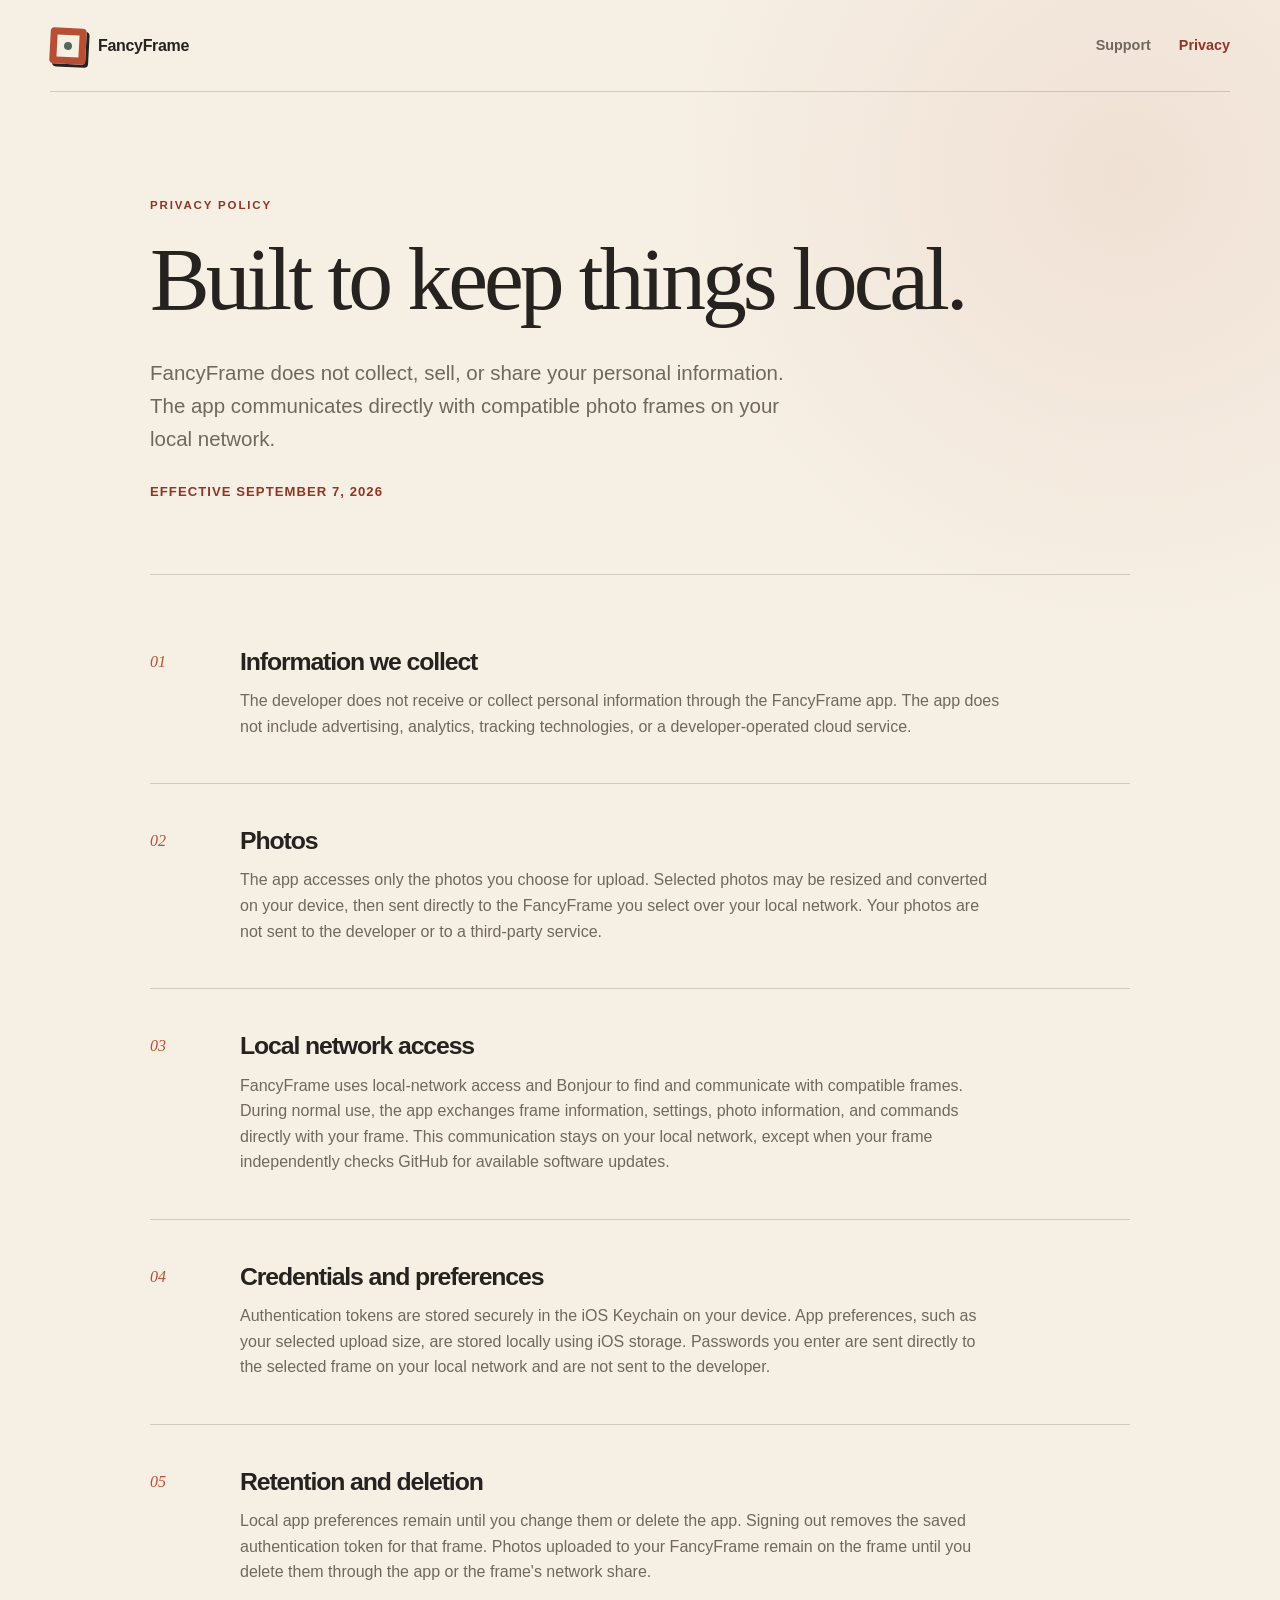
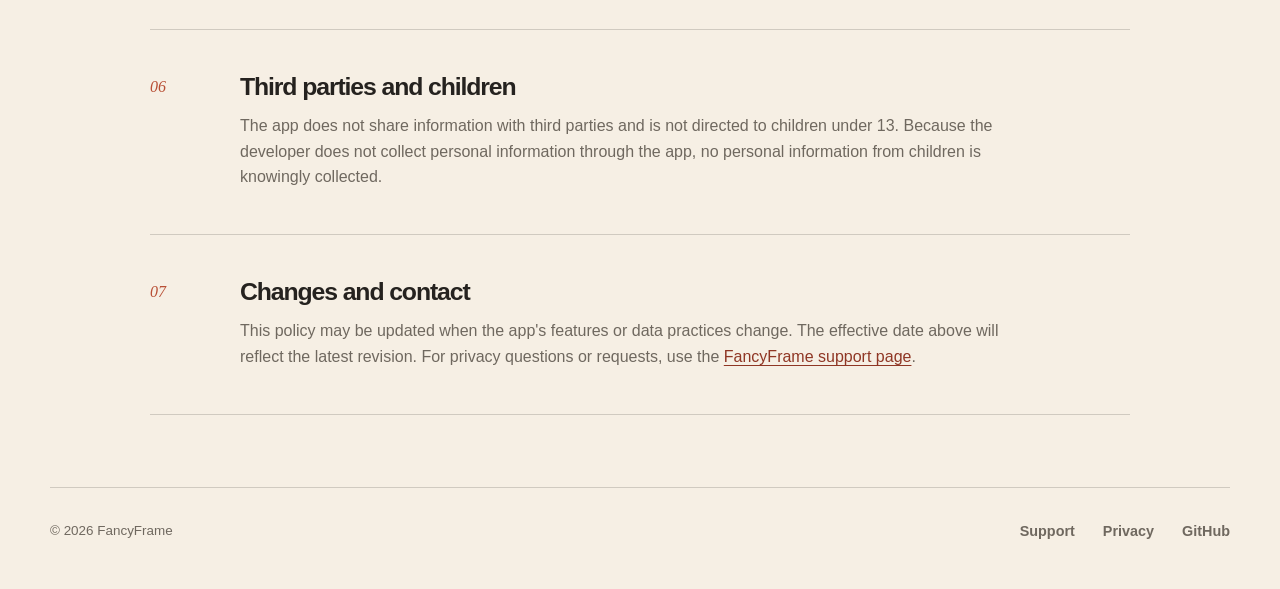
==== docs/privacy/index.html @ c78c34d2 "Add FancyFrame support and privacy site" ====
<!doctype html>
<html lang="en">
<head>
  <meta charset="utf-8">
  <meta name="viewport" content="width=device-width, initial-scale=1">
  <meta name="theme-color" content="#f6efe4">
  <meta name="description" content="Privacy policy for the FancyFrame iPhone and iPad app.">
  <meta property="og:title" content="Privacy Policy · FancyFrame">
  <meta property="og:description" content="Learn how the FancyFrame app handles photos, credentials, and local-network data.">
  <meta property="og:type" content="website">
  <meta property="og:url" content="https://tightwadtony.github.io/fancy-frame/privacy/">
  <meta property="og:image" content="https://tightwadtony.github.io/fancy-frame/assets/og.png">
  <meta property="og:image:width" content="1200">
  <meta property="og:image:height" content="630">
  <meta name="twitter:card" content="summary_large_image">
  <meta name="twitter:title" content="Privacy Policy · FancyFrame">
  <meta name="twitter:description" content="Learn how the FancyFrame app handles photos, credentials, and local-network data.">
  <meta name="twitter:image" content="https://tightwadtony.github.io/fancy-frame/assets/og.png">
  <title>Privacy Policy · FancyFrame</title>
  <link rel="stylesheet" href="../assets/styles.css">
</head>
<body>
  <header class="site-header">
    <a class="brand" href="../" aria-label="FancyFrame support home">
      <span class="brand-mark" aria-hidden="true"><span></span></span>
      <span>FancyFrame</span>
    </a>
    <nav aria-label="Main navigation">
      <a href="../support/">Support</a>
      <a href="./" aria-current="page">Privacy</a>
    </nav>
  </header>

  <main class="article-page policy">
    <section class="article-hero">
      <span class="eyebrow">Privacy policy</span>
      <h1>Built to keep things local.</h1>
      <p class="lede">FancyFrame does not collect, sell, or share your personal information. The app communicates directly with compatible photo frames on your local network.</p>
      <p class="effective">Effective September 7, 2026</p>
    </section>

    <section class="policy-content">
      <article>
        <span class="policy-number">01</span>
        <div><h2>Information we collect</h2><p>The developer does not receive or collect personal information through the FancyFrame app. The app does not include advertising, analytics, tracking technologies, or a developer-operated cloud service.</p></div>
      </article>
      <article>
        <span class="policy-number">02</span>
        <div><h2>Photos</h2><p>The app accesses only the photos you choose for upload. Selected photos may be resized and converted on your device, then sent directly to the FancyFrame you select over your local network. Your photos are not sent to the developer or to a third-party service.</p></div>
      </article>
      <article>
        <span class="policy-number">03</span>
        <div><h2>Local network access</h2><p>FancyFrame uses local-network access and Bonjour to find and communicate with compatible frames. During normal use, the app exchanges frame information, settings, photo information, and commands directly with your frame. This communication stays on your local network, except when your frame independently checks GitHub for available software updates.</p></div>
      </article>
      <article>
        <span class="policy-number">04</span>
        <div><h2>Credentials and preferences</h2><p>Authentication tokens are stored securely in the iOS Keychain on your device. App preferences, such as your selected upload size, are stored locally using iOS storage. Passwords you enter are sent directly to the selected frame on your local network and are not sent to the developer.</p></div>
      </article>
      <article>
        <span class="policy-number">05</span>
        <div><h2>Retention and deletion</h2><p>Local app preferences remain until you change them or delete the app. Signing out removes the saved authentication token for that frame. Photos uploaded to your FancyFrame remain on the frame until you delete them through the app or the frame's network share.</p></div>
      </article>
      <article>
        <span class="policy-number">06</span>
        <div><h2>Third parties and children</h2><p>The app does not share information with third parties and is not directed to children under 13. Because the developer does not collect personal information through the app, no personal information from children is knowingly collected.</p></div>
      </article>
      <article>
        <span class="policy-number">07</span>
        <div><h2>Changes and contact</h2><p>This policy may be updated when the app's features or data practices change. The effective date above will reflect the latest revision. For privacy questions or requests, use the <a href="../support/">FancyFrame support page</a>.</p></div>
      </article>
    </section>
  </main>

  <footer>
    <span>© 2026 FancyFrame</span>
    <div><a href="../support/">Support</a><a href="./">Privacy</a><a href="https://github.com/TightwadTony/fancy-frame">GitHub</a></div>
  </footer>
</body>
</html>
---- docs/assets/styles.css ----
:root {
  --ink: #25221f;
  --muted: #6f685f;
  --paper: #f6efe4;
  --paper-deep: #eadfce;
  --cream: #fffaf1;
  --terracotta: #b84f35;
  --terracotta-dark: #8f3624;
  --sage: #53695a;
  --line: rgba(37, 34, 31, .18);
  --shadow: 0 20px 60px rgba(65, 48, 35, .12);
}

* { box-sizing: border-box; }

html { scroll-behavior: smooth; }

body {
  margin: 0;
  color: var(--ink);
  background:
    radial-gradient(circle at 88% 8%, rgba(184, 79, 53, .09), transparent 28rem),
    var(--paper);
  font-family: Inter, ui-sans-serif, -apple-system, BlinkMacSystemFont, "Segoe UI", sans-serif;
  line-height: 1.6;
  -webkit-font-smoothing: antialiased;
}

a { color: inherit; }

.site-header,
main,
footer {
  width: min(1180px, calc(100% - 48px));
  margin-inline: auto;
}

.site-header {
  min-height: 92px;
  display: flex;
  align-items: center;
  justify-content: space-between;
  border-bottom: 1px solid var(--line);
}

.brand {
  display: inline-flex;
  align-items: center;
  gap: 12px;
  font-size: 1rem;
  font-weight: 750;
  letter-spacing: -.02em;
  text-decoration: none;
}

.brand-mark {
  width: 36px;
  height: 36px;
  display: grid;
  place-items: center;
  border: 7px solid var(--terracotta);
  border-radius: 4px;
  transform: rotate(3deg);
  box-shadow: 3px 3px 0 var(--ink);
}

.brand-mark span {
  width: 8px;
  height: 8px;
  border-radius: 50%;
  background: var(--sage);
}

nav, footer div { display: flex; gap: 28px; }

nav a,
footer a {
  color: var(--muted);
  font-size: .9rem;
  font-weight: 650;
  text-decoration: none;
}

nav a:hover,
nav a[aria-current="page"],
footer a:hover { color: var(--terracotta-dark); }

.hero {
  padding: 118px 0 112px;
  max-width: 920px;
}

.eyebrow {
  display: block;
  margin-bottom: 18px;
  color: var(--terracotta-dark);
  font-size: .72rem;
  font-weight: 800;
  letter-spacing: .16em;
  text-transform: uppercase;
}

h1, h2 { margin: 0; line-height: 1.06; letter-spacing: -.045em; }

h1 {
  max-width: 900px;
  font-family: Georgia, "Times New Roman", serif;
  font-size: clamp(3.4rem, 8vw, 7.4rem);
  font-weight: 400;
}

h1 em { color: var(--terracotta); font-weight: 400; }

h2 { font-size: clamp(1.45rem, 2.5vw, 2.2rem); }

.hero-copy,
.article-hero > p {
  max-width: 670px;
  margin: 30px 0 0;
  color: var(--muted);
  font-size: clamp(1.05rem, 2vw, 1.28rem);
}

.actions { display: flex; flex-wrap: wrap; gap: 12px; margin-top: 38px; }

.button {
  display: inline-flex;
  align-items: center;
  justify-content: center;
  min-height: 50px;
  padding: 12px 22px;
  border: 1px solid var(--ink);
  border-radius: 999px;
  font-size: .92rem;
  font-weight: 750;
  text-decoration: none;
  transition: transform .18s ease, box-shadow .18s ease, background .18s ease;
}

.button:hover { transform: translateY(-2px); box-shadow: 0 8px 20px rgba(37, 34, 31, .13); }
.button.primary { border-color: var(--terracotta); color: white; background: var(--terracotta); }
.button.primary:hover { background: var(--terracotta-dark); }
.button.secondary { background: transparent; }

.feature-grid {
  display: grid;
  grid-template-columns: repeat(3, 1fr);
  border-top: 1px solid var(--line);
  border-bottom: 1px solid var(--line);
}

.feature-grid article { min-height: 280px; padding: 38px 34px 42px 0; }
.feature-grid article + article { padding-left: 34px; border-left: 1px solid var(--line); }
.number, .policy-number { color: var(--terracotta); font-family: Georgia, serif; font-style: italic; }
.feature-grid h2 { margin-top: 56px; font-size: 1.5rem; }
.feature-grid p { margin-bottom: 0; color: var(--muted); }

.privacy-note,
.callout {
  margin: 96px 0;
  padding: 54px;
  display: grid;
  grid-template-columns: 1fr 1fr;
  align-items: end;
  gap: 60px;
  color: var(--cream);
  background: var(--sage);
  border-radius: 4px;
  box-shadow: var(--shadow);
}

.privacy-note .eyebrow,
.callout .eyebrow { color: #eec2ab; }
.privacy-note p { margin: 0; color: rgba(255, 250, 241, .78); font-size: 1.08rem; }

.article-page { max-width: 980px; }
.article-hero { padding: 104px 0 84px; border-bottom: 1px solid var(--line); }
.article-hero h1 { font-size: clamp(3.3rem, 7vw, 6.6rem); }
.article-hero .button { margin-top: 36px; }
.article-hero .fine-print { max-width: 620px; margin-top: 18px; font-size: .82rem; }
.article-hero .effective { margin-top: 25px; color: var(--terracotta-dark); font-size: .82rem; font-weight: 750; text-transform: uppercase; letter-spacing: .08em; }

.faq { padding: 88px 0 20px; }
.section-heading { margin-bottom: 42px; }
.faq details { border-top: 1px solid var(--line); }
.faq details:last-child { border-bottom: 1px solid var(--line); }
.faq summary {
  padding: 27px 44px 27px 0;
  position: relative;
  cursor: pointer;
  list-style: none;
  font-size: 1.12rem;
  font-weight: 750;
}
.faq summary::-webkit-details-marker { display: none; }
.faq summary::after { content: "+"; position: absolute; right: 8px; color: var(--terracotta); font-size: 1.5rem; font-weight: 400; }
.faq details[open] summary::after { content: "−"; }
.faq details div { max-width: 760px; padding: 0 42px 22px 0; color: var(--muted); }
.faq details p { margin-top: 0; }

.callout { margin-top: 88px; }
.text-link { color: var(--cream); font-weight: 750; text-align: right; text-underline-offset: 5px; }

.policy .article-hero { padding-bottom: 72px; }
.policy-content { padding: 30px 0 72px; }
.policy-content article {
  display: grid;
  grid-template-columns: 70px 1fr;
  gap: 20px;
  padding: 44px 0;
  border-bottom: 1px solid var(--line);
}
.policy-content h2 { font-size: 1.55rem; }
.policy-content p { max-width: 760px; margin: 13px 0 0; color: var(--muted); }
.policy-content a { color: var(--terracotta-dark); text-underline-offset: 3px; }

footer {
  padding: 32px 0 46px;
  display: flex;
  justify-content: space-between;
  border-top: 1px solid var(--line);
  color: var(--muted);
  font-size: .84rem;
}

@media (max-width: 720px) {
  .site-header, main, footer { width: min(100% - 32px, 1180px); }
  .site-header { min-height: 76px; }
  nav { gap: 18px; }
  .hero { padding: 82px 0 76px; }
  .hero h1 { font-size: clamp(3rem, 15vw, 5.2rem); }
  .feature-grid { grid-template-columns: 1fr; }
  .feature-grid article { min-height: auto; padding: 32px 0; }
  .feature-grid article + article { padding-left: 0; border-left: 0; border-top: 1px solid var(--line); }
  .feature-grid h2 { margin-top: 28px; }
  .privacy-note, .callout { margin: 64px 0; padding: 36px 28px; grid-template-columns: 1fr; gap: 30px; }
  .article-hero { padding: 76px 0 60px; }
  .article-hero h1 { font-size: clamp(3rem, 15vw, 5rem); }
  .faq { padding-top: 64px; }
  .text-link { text-align: left; }
  .policy-content article { grid-template-columns: 42px 1fr; gap: 8px; padding: 34px 0; }
  footer { align-items: flex-start; gap: 26px; }
  footer div { flex-direction: column; gap: 8px; }
}

@media (prefers-reduced-motion: reduce) {
  html { scroll-behavior: auto; }
  .button { transition: none; }
}
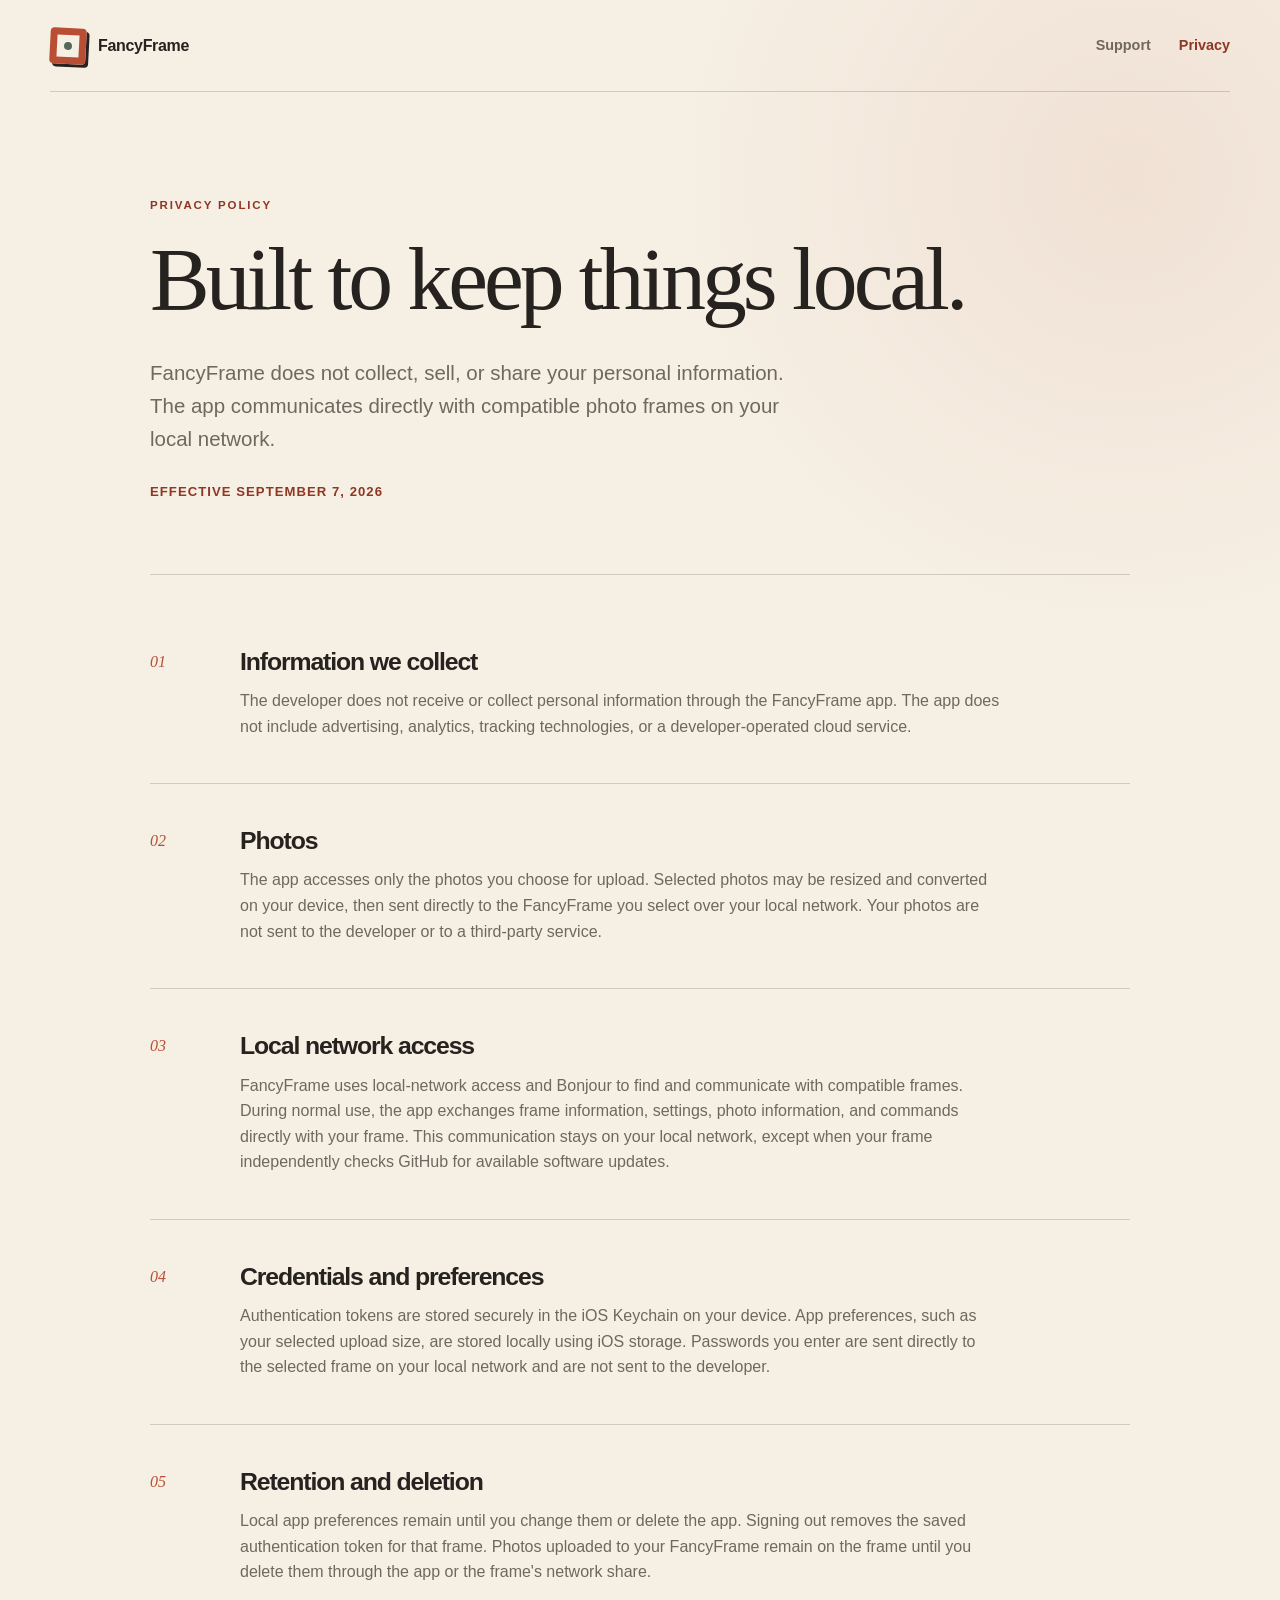
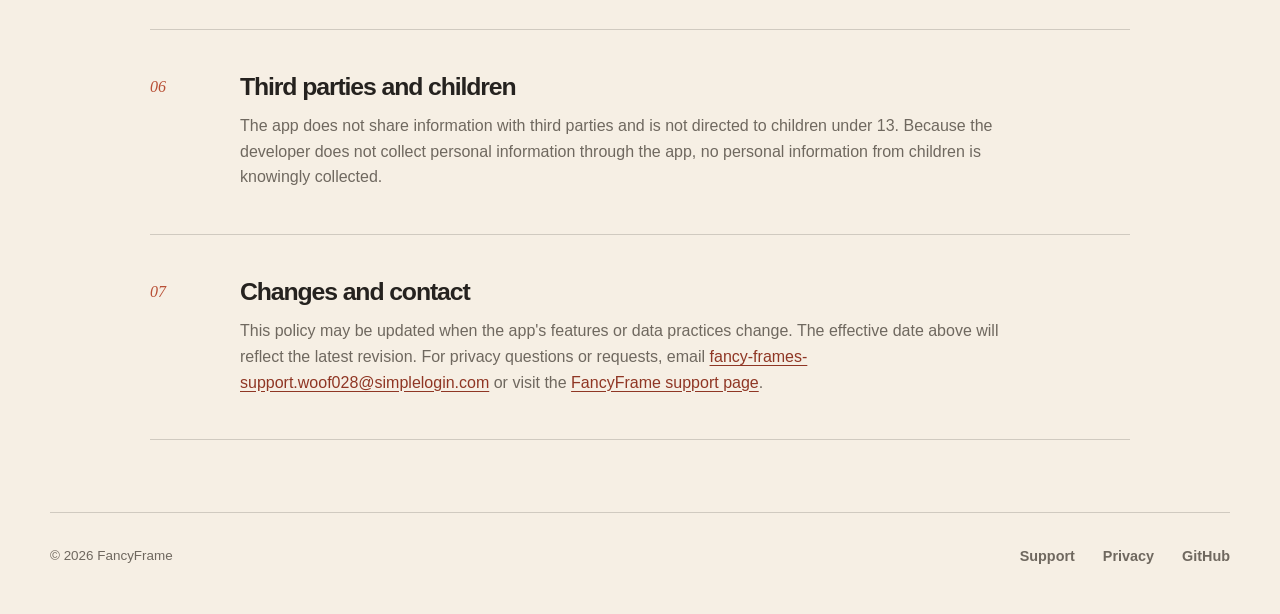
==== commit c194e231: "Add support email to public site" ====
--- a/docs/privacy/index.html
+++ b/docs/privacy/index.html
@@ -66,7 +66,7 @@
       </article>
       <article>
         <span class="policy-number">07</span>
-        <div><h2>Changes and contact</h2><p>This policy may be updated when the app's features or data practices change. The effective date above will reflect the latest revision. For privacy questions or requests, use the <a href="../support/">FancyFrame support page</a>.</p></div>
+        <div><h2>Changes and contact</h2><p>This policy may be updated when the app's features or data practices change. The effective date above will reflect the latest revision. For privacy questions or requests, email <a href="mailto:fancy-frames-support.woof028@simplelogin.com">fancy-frames-support.woof028@simplelogin.com</a> or visit the <a href="../support/">FancyFrame support page</a>.</p></div>
       </article>
     </section>
   </main>
